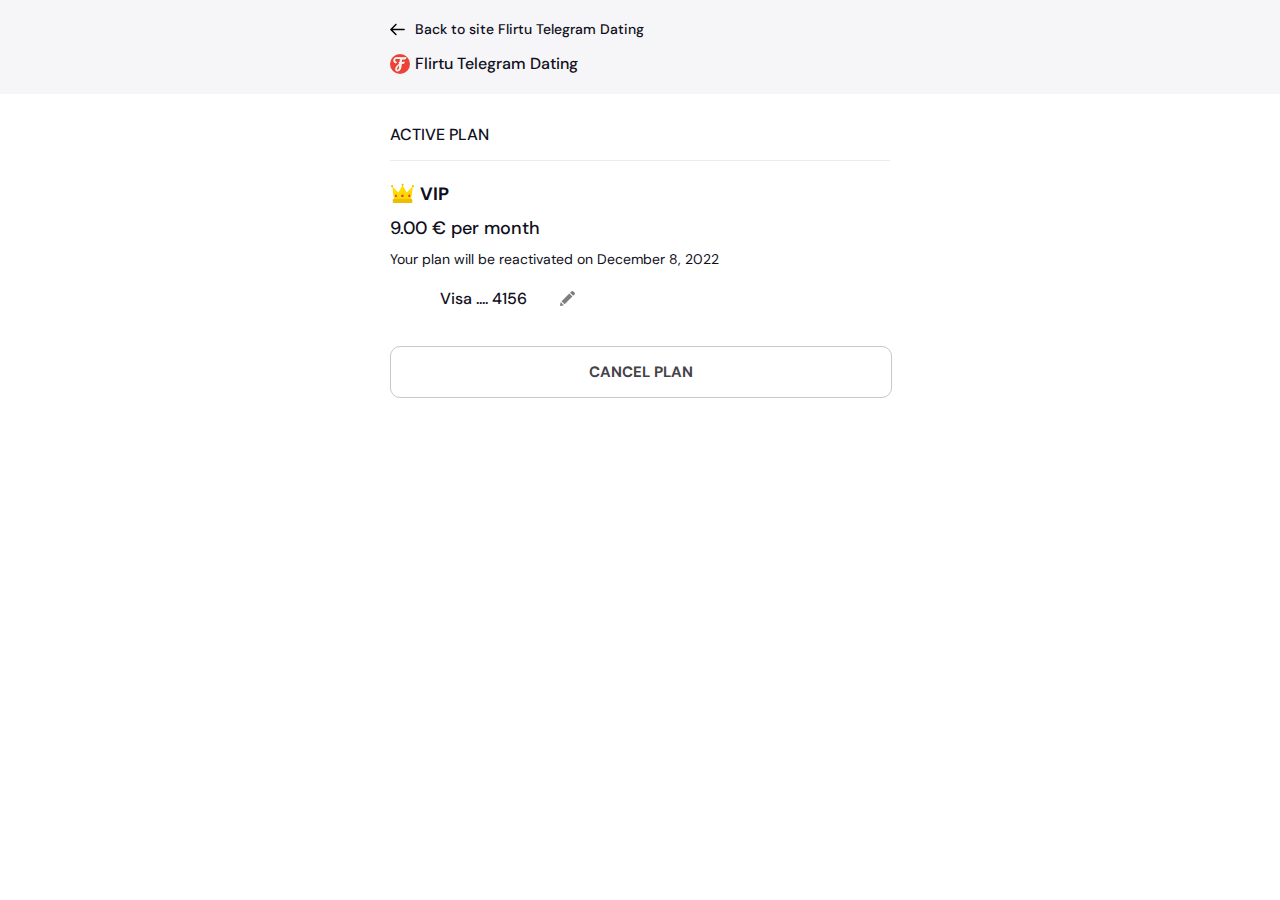
==== docs/index.html @ f4eee901 "all page" ====
<!DOCTYPE html>
<html lang="en">
<head>
	<meta charset="utf-8">
    <meta name="viewport" content="width=device-width, initial-scale=1">
	<meta http-equiv="X-UA-Compatible" content="ie=edge">
	<title>Billing</title>
	<link rel="preconnect" href="https://fonts.gstatic.com" crossorigin>
<link href="https://fonts.googleapis.com/css2?family=DM+Sans:wght@400;500;700&display=swap" rel="stylesheet">
	<link rel="stylesheet" href="css/style.min.css">
</head>
<body>

<!-- start header style -->
<header class="header">
	<div class="container">
		<a href="" class="back">
			<img src="img/back.svg" alt="" class="back-arrow">
			Back to site Flirtu Telegram Dating
		</a>

		<a href="" class="flirtu-logo">
			<img src="img/logo.jpg" alt="">
			Flirtu Telegram Dating
		</a>
	</div>
</header>
<!-- end header style -->

<!-- start page content -->
<div class="page-content">
	<div class="container">
		<div class="content__title">
			Active plan
		</div>

		<div class="content">
			<div class="plane-name">
				<img src="img/crown.png" alt="">
				VIP
			</div>

			<div class="plane-price">
				9.00 € per month
			</div>

			<div class="plane-info">
				Your plan will be reactivated on December 8, 2022
			</div>

			<div class="card">
				<img src="img/visa.png" alt="" class="card-icon">
				Visa .... 4156 

				<img src="img/edit.svg" alt="" class="edit-icon">
			</div>

			<a class="button">
				Cancel plan
			</a>
		</div>
	</div>
</div>
<!-- end page content -->

 <script
  src="https://code.jquery.com/jquery-3.5.1.slim.min.js"
  integrity="sha256-4+XzXVhsDmqanXGHaHvgh1gMQKX40OUvDEBTu8JcmNs="
  crossorigin="anonymous"></script>
	<script src="js/main.js"></script>
</body>
</html>
---- docs/css/style.min.css ----
body{font-family:"DM Sans";padding:0;margin:0;color:#100f21}.container{padding-left:15px;padding-right:15px;max-width:500px;margin-left:auto;margin-right:auto}.header{background:#f6f6f8;padding-top:20px;padding-bottom:20px}.back{display:-webkit-box;display:-ms-flexbox;display:flex;-webkit-box-align:center;-ms-flex-align:center;align-items:center;text-decoration:none;underline:none;color:#100f21;font-weight:500;font-size:14px}.back-arrow{width:15px;display:block;margin-right:10px}.flirtu-logo{display:-webkit-box;display:-ms-flexbox;display:flex;-webkit-box-align:center;-ms-flex-align:center;align-items:center;font-size:16px;text-decoration:none;color:#100f21;font-weight:500;padding-top:15px}.flirtu-logo img{width:20px;height:20px;border-radius:50%;display:block;margin-right:5px}.page-content{padding:30px 0}.content__title{text-transform:uppercase;font-weight:500;padding-bottom:15px;border-bottom:1px solid #ececec}.content{padding:20px 0}.plane-name{display:-webkit-box;display:-ms-flexbox;display:flex;-webkit-box-align:center;-ms-flex-align:center;align-items:center;font-weight:700;font-size:18px}.plane-name img{width:25px;display:block;margin-right:5px}.plane-price{padding-top:10px;font-size:18px;font-weight:500}.plane-info{font-size:14px;padding-top:10px}.button{width:100%;max-width:500px;border:1px solid #c8c8c8;height:50px;display:-webkit-box;display:-ms-flexbox;display:flex;-webkit-box-pack:center;-ms-flex-pack:center;justify-content:center;-webkit-box-align:center;-ms-flex-align:center;align-items:center;border-radius:10px;margin-top:37px;font-weight:700;text-transform:uppercase;font-size:15px;color:#444348}.button:hover{color:#444348}.card-icon{width:40px;display:block;margin-right:10px}.card{display:-webkit-box;display:-ms-flexbox;display:flex;padding-top:20px;-webkit-box-align:center;-ms-flex-align:center;align-items:center;font-weight:500}.edit-icon{width:15px;margin-left:33px;opacity:.5;cursor:pointer}
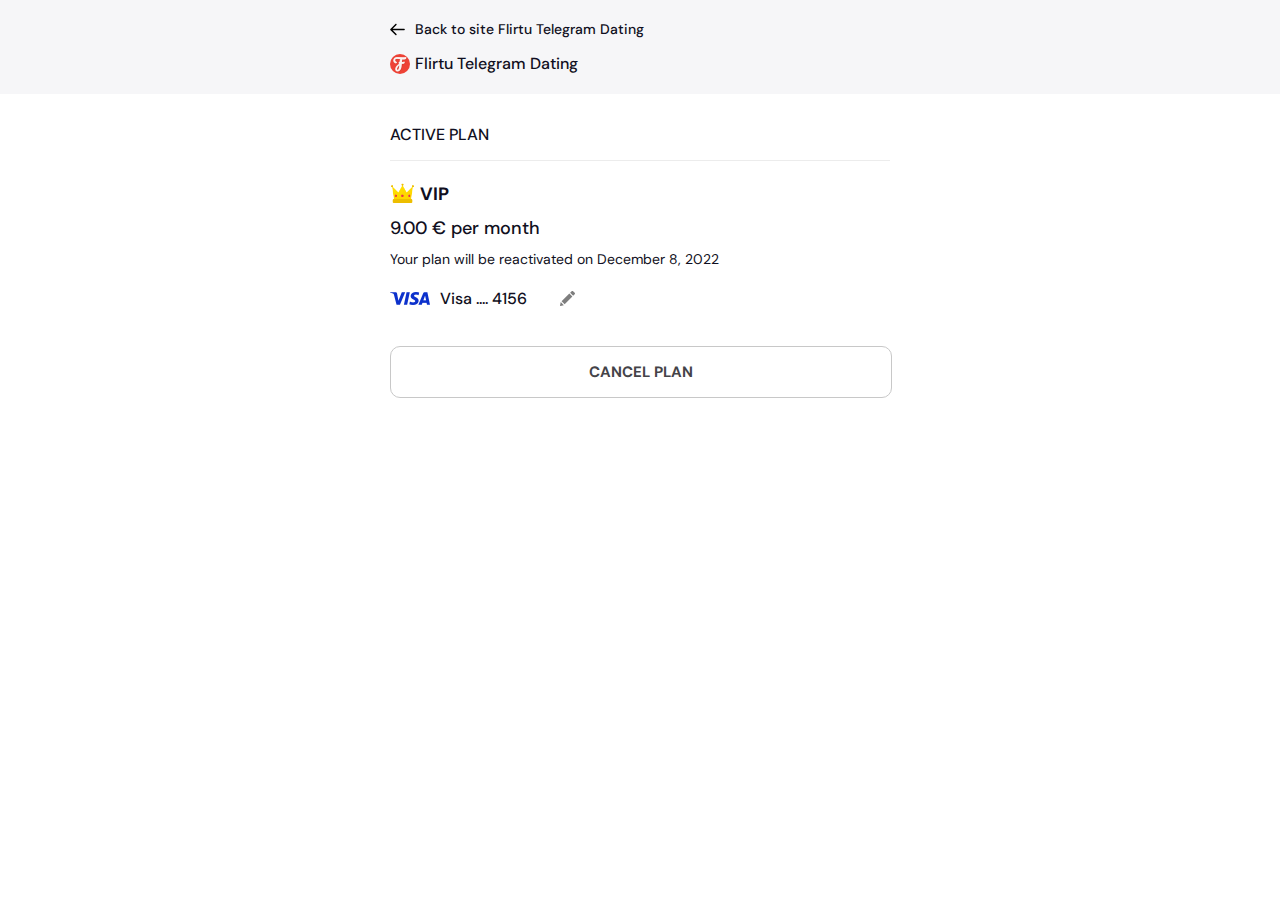
==== commit ceed9518: "icon fix" ====
--- a/docs/index.html
+++ b/docs/index.html
@@ -49,7 +49,7 @@
 			</div>
 
 			<div class="card">
-				<img src="img/visa.png" alt="" class="card-icon">
+				<img src="img/Visa.png" alt="" class="card-icon">
 				Visa .... 4156 
 
 				<img src="img/edit.svg" alt="" class="edit-icon">
--- a/docs/css/style.min.css
+++ b/docs/css/style.min.css
@@ -1 +1 @@
-body{font-family:"DM Sans";padding:0;margin:0;color:#100f21}.container{padding-left:15px;padding-right:15px;max-width:500px;margin-left:auto;margin-right:auto}.header{background:#f6f6f8;padding-top:20px;padding-bottom:20px}.back{display:-webkit-box;display:-ms-flexbox;display:flex;-webkit-box-align:center;-ms-flex-align:center;align-items:center;text-decoration:none;underline:none;color:#100f21;font-weight:500;font-size:14px}.back-arrow{width:15px;display:block;margin-right:10px}.flirtu-logo{display:-webkit-box;display:-ms-flexbox;display:flex;-webkit-box-align:center;-ms-flex-align:center;align-items:center;font-size:16px;text-decoration:none;color:#100f21;font-weight:500;padding-top:15px}.flirtu-logo img{width:20px;height:20px;border-radius:50%;display:block;margin-right:5px}.page-content{padding:30px 0}.content__title{text-transform:uppercase;font-weight:500;padding-bottom:15px;border-bottom:1px solid #ececec}.content{padding:20px 0}.plane-name{display:-webkit-box;display:-ms-flexbox;display:flex;-webkit-box-align:center;-ms-flex-align:center;align-items:center;font-weight:700;font-size:18px}.plane-name img{width:25px;display:block;margin-right:5px}.plane-price{padding-top:10px;font-size:18px;font-weight:500}.plane-info{font-size:14px;padding-top:10px}.button{width:100%;max-width:500px;border:1px solid #c8c8c8;height:50px;display:-webkit-box;display:-ms-flexbox;display:flex;-webkit-box-pack:center;-ms-flex-pack:center;justify-content:center;-webkit-box-align:center;-ms-flex-align:center;align-items:center;border-radius:10px;margin-top:37px;font-weight:700;text-transform:uppercase;font-size:15px;color:#444348}.button:hover{color:#444348}.card-icon{width:40px;display:block;margin-right:10px}.card{display:-webkit-box;display:-ms-flexbox;display:flex;padding-top:20px;-webkit-box-align:center;-ms-flex-align:center;align-items:center;font-weight:500}.edit-icon{width:15px;margin-left:33px;opacity:.5;cursor:pointer}+body{font-family:"DM Sans";padding:0;margin:0;color:#100f21}.container{padding-left:15px;padding-right:15px;max-width:500px;margin-left:auto;margin-right:auto}.header{background:#f6f6f8;padding-top:20px;padding-bottom:20px}.back{display:-webkit-box;display:-ms-flexbox;display:flex;-webkit-box-align:center;-ms-flex-align:center;align-items:center;text-decoration:none;underline:none;color:#100f21;font-weight:500;font-size:14px}.back-arrow{width:15px;display:block;margin-right:10px}.flirtu-logo{display:-webkit-box;display:-ms-flexbox;display:flex;-webkit-box-align:center;-ms-flex-align:center;align-items:center;font-size:16px;text-decoration:none;color:#100f21;font-weight:500;padding-top:15px}.flirtu-logo img{width:20px;height:20px;border-radius:50%;display:block;margin-right:5px}.page-content{padding:30px 0}.content__title{text-transform:uppercase;font-weight:500;padding-bottom:15px;border-bottom:1px solid #ececec}.content{padding:20px 0}.plane-name{display:-webkit-box;display:-ms-flexbox;display:flex;-webkit-box-align:center;-ms-flex-align:center;align-items:center;font-weight:700;font-size:18px}.plane-name img{width:25px;display:block;margin-right:5px}.plane-price{padding-top:10px;font-size:18px;font-weight:500}.plane-info{font-size:14px;padding-top:10px}.button{width:100%;max-width:500px;border:1px solid #c8c8c8;height:50px;display:-webkit-box;display:-ms-flexbox;display:flex;-webkit-box-pack:center;-ms-flex-pack:center;justify-content:center;-webkit-box-align:center;-ms-flex-align:center;align-items:center;border-radius:10px;margin-top:37px;font-weight:700;text-transform:uppercase;font-size:15px;color:#444348;cursor:pointer}.button:hover{color:#444348}.card-icon{width:40px;display:block;margin-right:10px}.card{display:-webkit-box;display:-ms-flexbox;display:flex;padding-top:20px;-webkit-box-align:center;-ms-flex-align:center;align-items:center;font-weight:500}.edit-icon{width:15px;margin-left:33px;opacity:.5;cursor:pointer}